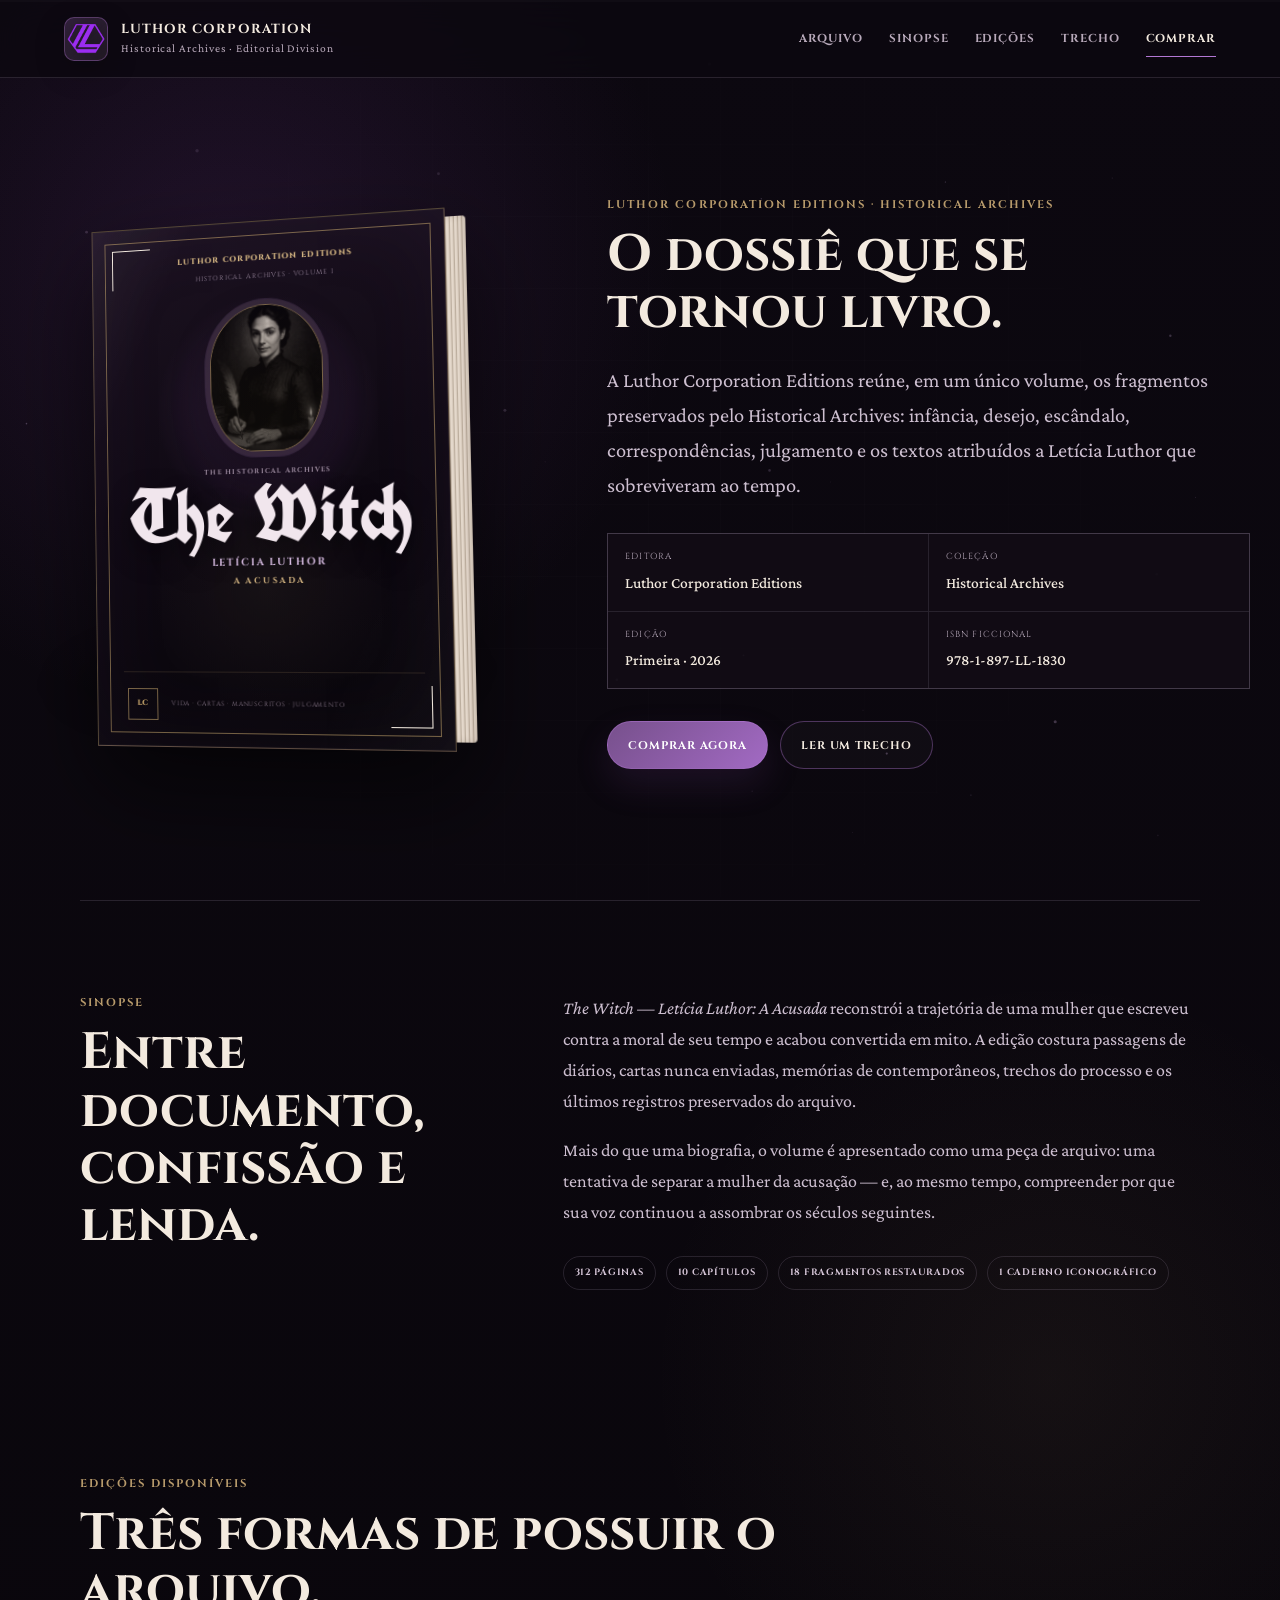
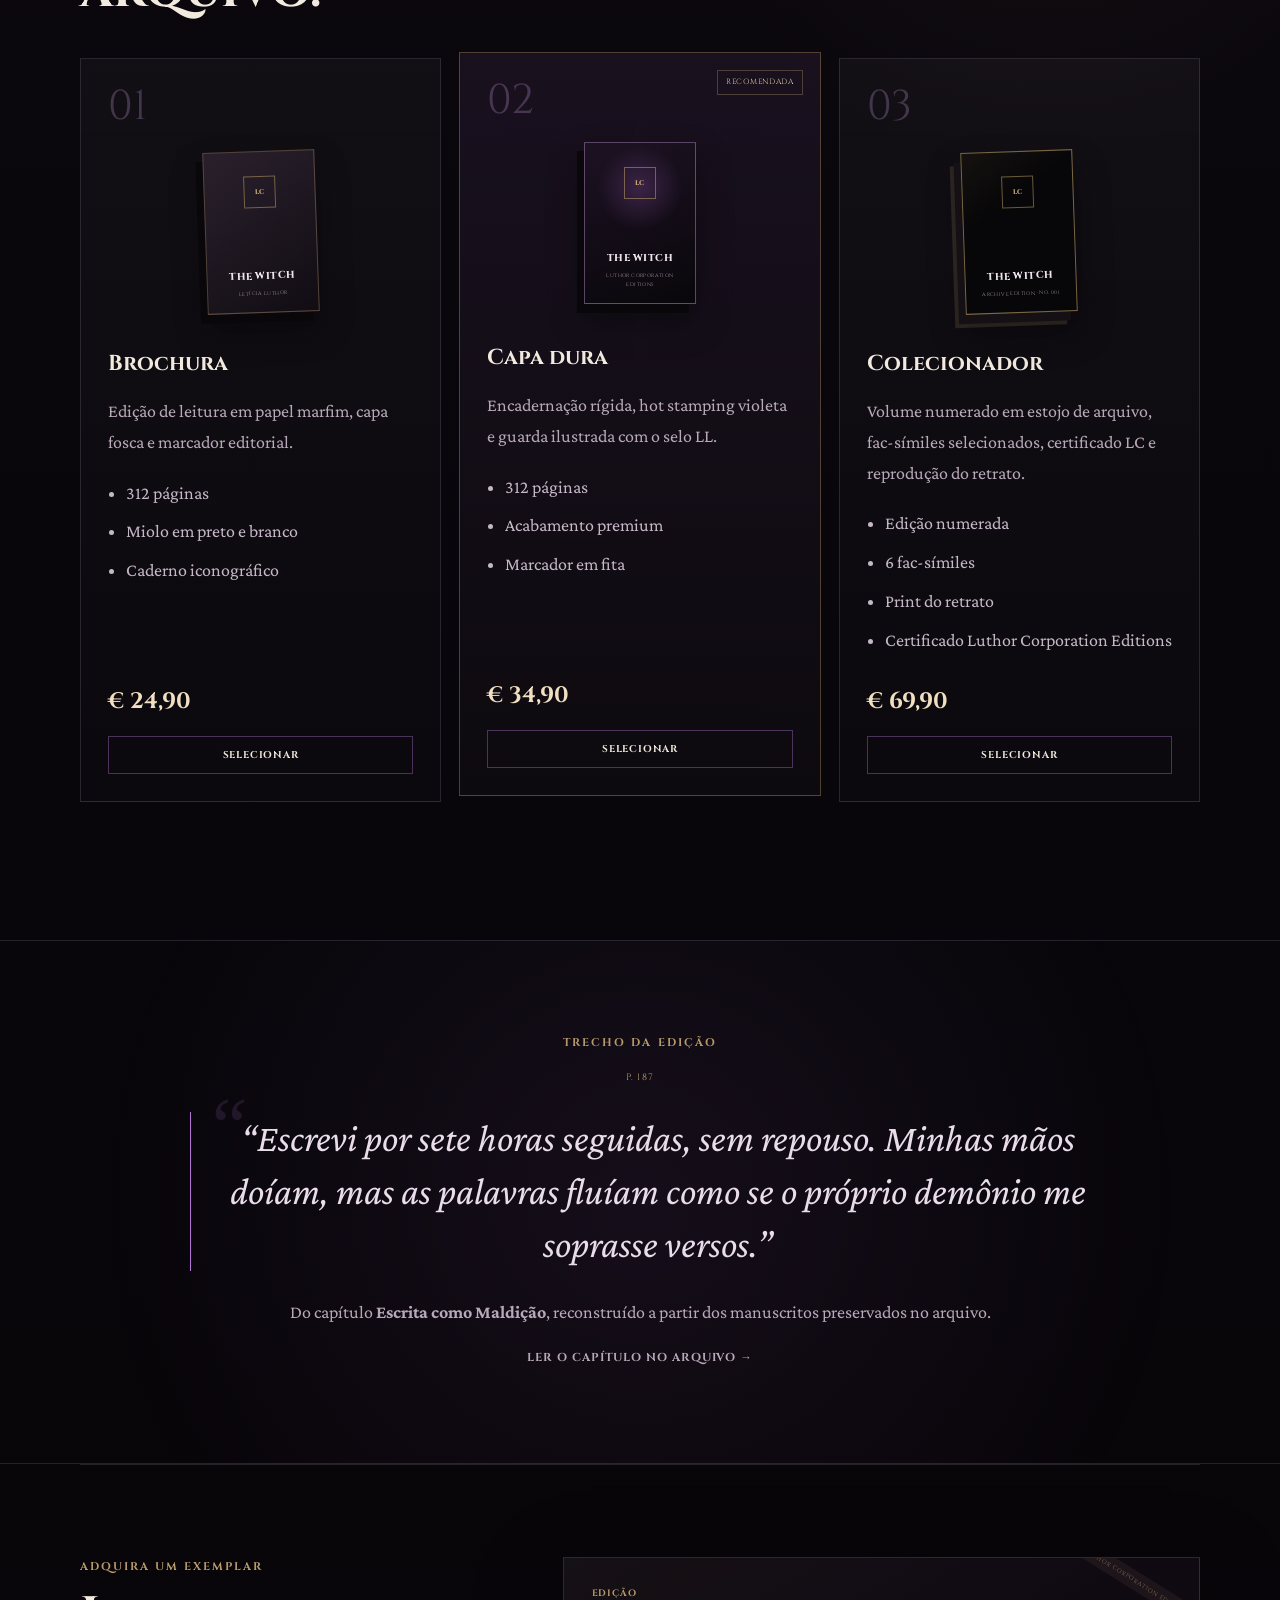
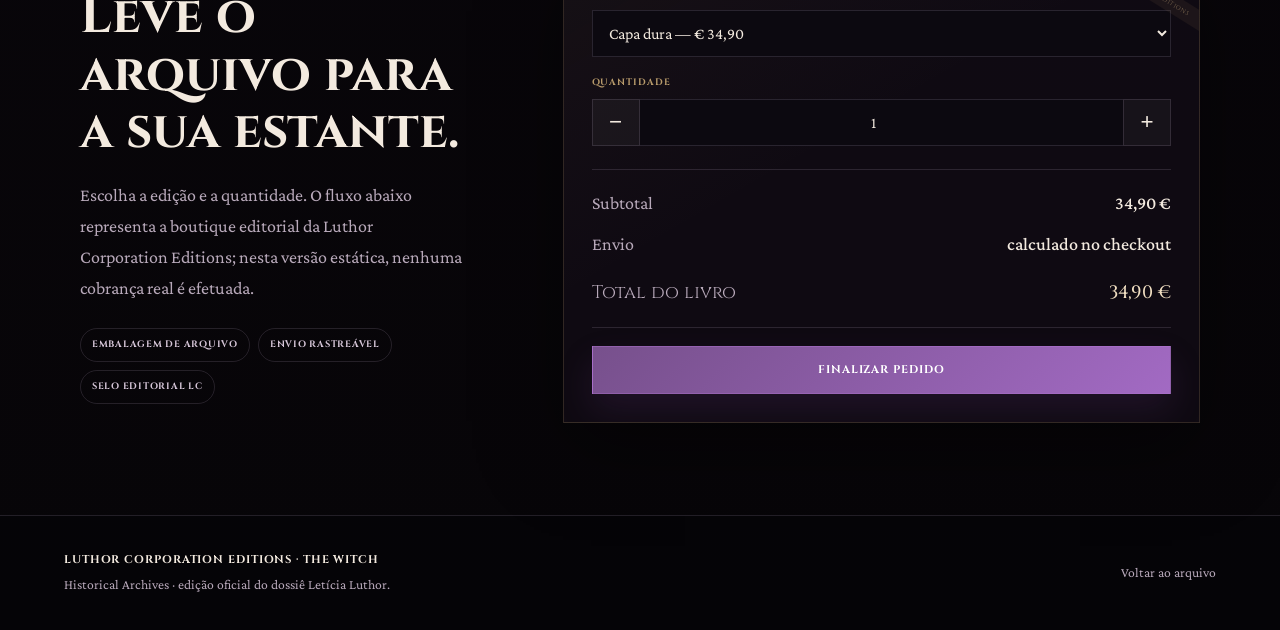
==== livro.html @ 9865191c "atualização" ====
<!DOCTYPE html>
<html lang="pt-BR">
<head>
  <meta charset="UTF-8">
  <meta name="viewport" content="width=device-width, initial-scale=1.0">
  <meta name="description" content="Luthor Corporation Editions apresenta The Witch — Letícia Luthor: A Acusada, edição oficial dos Historical Archives.">
  <meta name="theme-color" content="#100b16">
  <title>The Witch — Luthor Corporation Editions</title>
  <link rel="icon" type="image/x-icon" href="favicon.ico">
  <link rel="preconnect" href="https://fonts.googleapis.com">
  <link rel="preconnect" href="https://fonts.gstatic.com" crossorigin>
  <link href="https://fonts.googleapis.com/css2?family=Cinzel:wght@400;600;700;800&family=Crimson+Pro:ital,wght@0,400;0,500;0,600;1,400;1,500&family=UnifrakturCook:wght@700&display=swap" rel="stylesheet">
  <link rel="stylesheet" href="style.css">
</head>
<body class="book-page">
  <div class="reading-progress" aria-hidden="true"><span id="reading-progress-bar"></span></div>
  <canvas id="dust-canvas" aria-hidden="true"></canvas>

  <header class="site-header">
    <a class="brand" href="index.html" aria-label="Arquivo de Letícia Luthor">
      <span class="brand-mark corporate-mark"><img src="luthor-symbol.png" alt="" aria-hidden="true"></span>
      <span class="brand-copy">
        <strong>Luthor Corporation</strong>
        <small>Historical Archives · Editorial Division</small>
      </span>
    </a>
    <button class="menu-toggle" type="button" aria-label="Abrir menu" aria-expanded="false">
      <span></span><span></span><span></span>
    </button>
    <nav class="main-nav" aria-label="Navegação do livro">
      <a href="index.html">Arquivo</a>
      <a href="#sinopse">Sinopse</a>
      <a href="#edicoes">Edições</a>
      <a href="#trecho">Trecho</a>
      <a href="#comprar">Comprar</a>
    </nav>
  </header>

  <main>
    <section class="book-hero">
      <div class="book-stage reveal" aria-label="Capa do livro The Witch — Letícia Luthor, A Acusada">
        <div class="book-object">
          <div class="book-spine">
            <span class="spine-publisher">Luthor Corporation Editions</span>
            <span class="spine-title">THE WITCH · LETÍCIA LUTHOR</span>
          </div>
          <div class="book-cover premium-cover">
            <div class="book-foil-frame" aria-hidden="true"></div>
            <div class="book-cover-header">
              <span>Luthor Corporation Editions</span>
              <small>Historical Archives · Volume I</small>
            </div>
            <div class="book-portrait-medallion" aria-hidden="true">
              <img src="retrato-leticia.jpg" alt="">
              <span class="portrait-vignette"></span>
            </div>
            <div class="book-title-lockup">
              <span class="book-series">The Historical Archives</span>
              <h1>The Witch</h1>
              <p>Letícia Luthor</p>
              <strong>A Acusada</strong>
            </div>
            <div class="book-cover-footer">
              <span class="book-corporate-seal">LC</span>
              <small>Vida · cartas · manuscritos · julgamento</small>
            </div>
          </div>
          <div class="book-pages" aria-hidden="true"></div>
        </div>
      </div>

      <div class="book-hero-copy reveal">
        <p class="kicker">Luthor Corporation Editions · Historical Archives</p>
        <h2>O dossiê que se tornou livro.</h2>
        <p class="book-lead">A Luthor Corporation Editions reúne, em um único volume, os fragmentos preservados pelo Historical Archives: infância, desejo, escândalo, correspondências, julgamento e os textos atribuídos a Letícia Luthor que sobreviveram ao tempo.</p>
        <div class="book-meta-row">
          <div><span>Editora</span><strong>Luthor Corporation Editions</strong></div>
          <div><span>Coleção</span><strong>Historical Archives</strong></div>
          <div><span>Edição</span><strong>Primeira · 2026</strong></div>
          <div><span>ISBN ficcional</span><strong>978-1-897-LL-1830</strong></div>
        </div>
        <div class="hero-actions">
          <a class="button button-primary" href="#comprar">Comprar agora</a>
          <a class="button button-ghost" href="#trecho">Ler um trecho</a>
        </div>
      </div>
    </section>

    <section id="sinopse" class="book-info section-shell reveal">
      <div>
        <p class="section-label">Sinopse</p>
        <h2>Entre documento, confissão e lenda.</h2>
      </div>
      <div class="book-info-copy">
        <p><em>The Witch — Letícia Luthor: A Acusada</em> reconstrói a trajetória de uma mulher que escreveu contra a moral de seu tempo e acabou convertida em mito. A edição costura passagens de diários, cartas nunca enviadas, memórias de contemporâneos, trechos do processo e os últimos registros preservados do arquivo.</p>
        <p>Mais do que uma biografia, o volume é apresentado como uma peça de arquivo: uma tentativa de separar a mulher da acusação — e, ao mesmo tempo, compreender por que sua voz continuou a assombrar os séculos seguintes.</p>
        <div class="book-facts">
          <span>312 páginas</span>
          <span>10 capítulos</span>
          <span>18 fragmentos restaurados</span>
          <span>1 caderno iconográfico</span>
        </div>
      </div>
    </section>

    <section id="edicoes" class="editions section-shell reveal">
      <div class="editions-heading">
        <p class="section-label">Edições disponíveis</p>
        <h2>Três formas de possuir o arquivo.</h2>
      </div>
      <div class="edition-grid">
        <article class="edition-card" data-edition="Brochura" data-price="24.90">
          <span class="edition-number">01</span>
          <div class="edition-preview edition-preview-paper"><span>THE WITCH</span><small>LETÍCIA LUTHOR</small></div>
          <h3>Brochura</h3>
          <p>Edição de leitura em papel marfim, capa fosca e marcador editorial.</p>
          <ul><li>312 páginas</li><li>Miolo em preto e branco</li><li>Caderno iconográfico</li></ul>
          <strong class="edition-price">€ 24,90</strong>
          <button class="edition-select" type="button">Selecionar</button>
        </article>
        <article class="edition-card featured" data-edition="Capa dura" data-price="34.90">
          <span class="edition-badge">Recomendada</span>
          <span class="edition-number">02</span>
          <div class="edition-preview edition-preview-hard"><span>THE WITCH</span><small>LUTHOR CORPORATION EDITIONS</small></div>
          <h3>Capa dura</h3>
          <p>Encadernação rígida, hot stamping violeta e guarda ilustrada com o selo LL.</p>
          <ul><li>312 páginas</li><li>Acabamento premium</li><li>Marcador em fita</li></ul>
          <strong class="edition-price">€ 34,90</strong>
          <button class="edition-select" type="button">Selecionar</button>
        </article>
        <article class="edition-card" data-edition="Colecionador" data-price="69.90">
          <span class="edition-number">03</span>
          <div class="edition-preview edition-preview-collector"><span>THE WITCH</span><small>ARCHIVE EDITION · No. 001</small></div>
          <h3>Colecionador</h3>
          <p>Volume numerado em estojo de arquivo, fac-símiles selecionados, certificado LC e reprodução do retrato.</p>
          <ul><li>Edição numerada</li><li>6 fac-símiles</li><li>Print do retrato</li><li>Certificado Luthor Corporation Editions</li></ul>
          <strong class="edition-price">€ 69,90</strong>
          <button class="edition-select" type="button">Selecionar</button>
        </article>
      </div>
    </section>

    <section id="trecho" class="excerpt-section reveal">
      <div class="excerpt-inner section-shell">
        <p class="section-label">Trecho da edição</p>
        <span class="excerpt-page">p. 187</span>
        <blockquote>“Escrevi por sete horas seguidas, sem repouso. Minhas mãos doíam, mas as palavras fluíam como se o próprio demônio me soprasse versos.”</blockquote>
        <p>Do capítulo <strong>Escrita como Maldição</strong>, reconstruído a partir dos manuscritos preservados no arquivo.</p>
        <a href="index.html#maldicao" class="back-link">Ler o capítulo no arquivo →</a>
      </div>
    </section>

    <section id="comprar" class="checkout-section section-shell reveal">
      <div class="checkout-copy">
        <p class="section-label">Adquira um exemplar</p>
        <h2>Leve o arquivo para a sua estante.</h2>
        <p>Escolha a edição e a quantidade. O fluxo abaixo representa a boutique editorial da Luthor Corporation Editions; nesta versão estática, nenhuma cobrança real é efetuada.</p>
        <div class="checkout-guarantees">
          <span>Embalagem de arquivo</span>
          <span>Envio rastreável</span>
          <span>Selo editorial LC</span>
        </div>
      </div>

      <form class="checkout-card" id="book-order-form">
        <div class="checkout-field">
          <label for="book-edition">Edição</label>
          <select id="book-edition" name="edition">
            <option value="Brochura" data-price="24.90">Brochura — € 24,90</option>
            <option value="Capa dura" data-price="34.90" selected>Capa dura — € 34,90</option>
            <option value="Colecionador" data-price="69.90">Colecionador — € 69,90</option>
          </select>
        </div>
        <div class="checkout-field">
          <label for="book-quantity">Quantidade</label>
          <div class="quantity-control">
            <button type="button" id="quantity-minus" aria-label="Diminuir quantidade">−</button>
            <input id="book-quantity" name="quantity" type="number" min="1" max="9" value="1">
            <button type="button" id="quantity-plus" aria-label="Aumentar quantidade">+</button>
          </div>
        </div>
        <div class="order-summary">
          <div><span>Subtotal</span><strong id="book-subtotal">€ 34,90</strong></div>
          <div><span>Envio</span><strong>calculado no checkout</strong></div>
          <div class="order-total"><span>Total do livro</span><strong id="book-total">€ 34,90</strong></div>
        </div>
        <button class="button button-primary checkout-button" type="submit">Finalizar pedido</button>
        <div class="order-confirmation" id="order-confirmation" hidden></div>
      </form>
    </section>
  </main>

  <footer class="site-footer">
    <div>
      <strong>Luthor Corporation Editions · The Witch</strong>
      <span>Historical Archives · edição oficial do dossiê Letícia Luthor.</span>
    </div>
    <a href="index.html">Voltar ao arquivo</a>
  </footer>

  <script src="script.js" defer></script>
</body>
</html>
---- style.css ----
:root {
  --bg: #0d0912;
  --bg-deep: #08060b;
  --surface: rgba(31, 22, 39, 0.82);
  --surface-soft: rgba(255, 255, 255, 0.035);
  --text: #f3eadf;
  --muted: #b8a9ba;
  --accent: #b277d4;
  --accent-strong: #d9a8f2;
  --gold: #b79a6b;
  --line: rgba(221, 197, 235, 0.14);
  --line-strong: rgba(178, 119, 212, 0.38);
  --shadow: 0 26px 80px rgba(0, 0, 0, 0.42);
}

* {
  box-sizing: border-box;
  margin: 0;
  padding: 0;
}

html {
  scroll-behavior: smooth;
  scroll-padding-top: 96px;
}

body {
  min-height: 100vh;
  overflow-x: hidden;
  background:
    radial-gradient(circle at 12% 8%, rgba(96, 48, 118, 0.2), transparent 30rem),
    radial-gradient(circle at 92% 30%, rgba(111, 77, 128, 0.1), transparent 26rem),
    linear-gradient(180deg, #0e0a13 0%, var(--bg-deep) 100%);
  color: var(--text);
  font-family: "Crimson Pro", Georgia, serif;
  font-size: 18px;
  line-height: 1.72;
}

body::before {
  content: "";
  position: fixed;
  inset: 0;
  z-index: -4;
  pointer-events: none;
  background-image:
    linear-gradient(rgba(255, 255, 255, 0.012) 1px, transparent 1px),
    linear-gradient(90deg, rgba(255, 255, 255, 0.012) 1px, transparent 1px);
  background-size: 72px 72px;
  mask-image: radial-gradient(circle at center, #000 26%, transparent 90%);
}

body.menu-open {
  overflow: hidden;
}

img {
  display: block;
  max-width: 100%;
}

a {
  color: inherit;
}

button,
a {
  -webkit-tap-highlight-color: transparent;
}

#dust-canvas {
  position: fixed;
  inset: 0;
  z-index: -3;
  width: 100%;
  height: 100%;
  pointer-events: none;
  opacity: 0.62;
}

.reading-progress {
  position: fixed;
  inset: 0 0 auto;
  z-index: 300;
  height: 2px;
  background: rgba(255, 255, 255, 0.025);
}

.reading-progress span {
  display: block;
  width: 0;
  height: 100%;
  background: linear-gradient(90deg, var(--gold), var(--accent-strong));
  box-shadow: 0 0 14px rgba(217, 168, 242, 0.45);
}

.site-header {
  position: sticky;
  top: 0;
  z-index: 200;
  display: flex;
  align-items: center;
  justify-content: space-between;
  gap: 28px;
  min-height: 78px;
  padding: 12px clamp(18px, 5vw, 68px);
  border-bottom: 1px solid var(--line);
  background: rgba(12, 8, 16, 0.78);
  backdrop-filter: blur(18px);
}

.brand {
  display: flex;
  align-items: center;
  gap: 13px;
  text-decoration: none;
}

.brand-mark {
  display: grid;
  place-items: center;
  width: 44px;
  height: 44px;
  border: 1px solid var(--line-strong);
  border-radius: 50%;
  color: var(--accent-strong);
  font-family: "Cinzel", serif;
  font-size: 0.85rem;
  font-weight: 800;
  letter-spacing: 0.08em;
  box-shadow: inset 0 0 24px rgba(178, 119, 212, 0.06);
}

.brand-copy {
  display: grid;
  line-height: 1.15;
}

.brand-copy strong {
  font-family: "Cinzel", serif;
  font-size: 0.82rem;
  letter-spacing: 0.08em;
  text-transform: uppercase;
}

.brand-copy small {
  margin-top: 5px;
  color: var(--muted);
  font-size: 0.72rem;
  letter-spacing: 0.08em;
}

.main-nav {
  display: flex;
  align-items: center;
  gap: 26px;
}

.main-nav a,
.back-link {
  position: relative;
  color: var(--muted);
  font-family: "Cinzel", serif;
  font-size: 0.72rem;
  font-weight: 700;
  letter-spacing: 0.08em;
  text-decoration: none;
  text-transform: uppercase;
  transition: color 180ms ease;
}

.main-nav a::after {
  content: "";
  position: absolute;
  right: 0;
  bottom: -9px;
  left: 0;
  height: 1px;
  background: var(--accent);
  transform: scaleX(0);
  transform-origin: left;
  transition: transform 180ms ease;
}

.main-nav a:hover,
.main-nav a.active,
.back-link:hover {
  color: var(--text);
}

.main-nav a:hover::after,
.main-nav a.active::after {
  transform: scaleX(1);
}

.menu-toggle {
  display: none;
  width: 44px;
  height: 44px;
  border: 1px solid var(--line);
  border-radius: 50%;
  background: var(--surface-soft);
  color: var(--text);
  cursor: pointer;
}

.menu-toggle span {
  display: block;
  width: 17px;
  height: 1px;
  margin: 5px auto;
  background: currentColor;
  transition: transform 180ms ease, opacity 180ms ease;
}

body.menu-open .menu-toggle span:nth-child(1) { transform: translateY(6px) rotate(45deg); }
body.menu-open .menu-toggle span:nth-child(2) { opacity: 0; }
body.menu-open .menu-toggle span:nth-child(3) { transform: translateY(-6px) rotate(-45deg); }

.hero {
  position: relative;
  display: grid;
  grid-template-columns: minmax(0, 1.05fr) minmax(330px, 0.72fr);
  align-items: center;
  gap: clamp(40px, 7vw, 100px);
  width: min(1220px, calc(100% - 40px));
  min-height: calc(100vh - 78px);
  margin: 0 auto;
  padding: 70px 0 80px;
}

.hero-copy {
  position: relative;
  z-index: 2;
  padding-left: clamp(0px, 4vw, 52px);
}

.kicker,
.section-label {
  color: var(--gold);
  font-family: "Cinzel", serif;
  font-size: 0.7rem;
  font-weight: 700;
  letter-spacing: 0.18em;
  text-transform: uppercase;
}

.hero h1,
.gallery-intro h1 {
  margin-top: 20px;
  font-family: "UnifrakturCook", cursive;
  font-size: clamp(4.5rem, 10vw, 8.8rem);
  font-weight: 700;
  line-height: 0.77;
  letter-spacing: -0.04em;
  text-shadow: 0 16px 60px rgba(0, 0, 0, 0.5);
}

.hero h1 span,
.gallery-intro h1 span {
  color: var(--accent-strong);
}

.hero-subtitle {
  margin-top: 28px;
  color: var(--accent);
  font-family: "Cinzel", serif;
  font-size: 0.88rem;
  font-weight: 700;
  letter-spacing: 0.34em;
  text-transform: uppercase;
}

.hero-description {
  max-width: 650px;
  margin-top: 24px;
  color: #cdbfd0;
  font-size: clamp(1.1rem, 1.7vw, 1.3rem);
}

.hero-actions {
  display: flex;
  flex-wrap: wrap;
  gap: 12px;
  margin-top: 32px;
}

.button {
  display: inline-flex;
  align-items: center;
  justify-content: center;
  min-height: 48px;
  padding: 12px 20px;
  border: 1px solid var(--line-strong);
  border-radius: 999px;
  font-family: "Cinzel", serif;
  font-size: 0.7rem;
  font-weight: 700;
  letter-spacing: 0.08em;
  text-decoration: none;
  text-transform: uppercase;
  transition: transform 180ms ease, background 180ms ease, border-color 180ms ease;
}

.button:hover {
  transform: translateY(-2px);
}

.button-primary {
  background: linear-gradient(135deg, #77508c, #a26ac3);
  color: #fff;
  box-shadow: 0 16px 34px rgba(100, 53, 126, 0.2);
}

.button-ghost {
  background: rgba(255, 255, 255, 0.025);
  color: var(--text);
}

.hero-portrait {
  position: relative;
  z-index: 1;
  width: min(100%, 430px);
  justify-self: center;
}

.portrait-frame {
  position: relative;
  padding: 14px;
  border: 1px solid var(--line-strong);
  background: rgba(255, 255, 255, 0.025);
  box-shadow: var(--shadow);
}

.portrait-frame::before,
.portrait-frame::after {
  content: "";
  position: absolute;
  width: 66px;
  height: 66px;
  border-color: var(--gold);
  opacity: 0.7;
}

.portrait-frame::before {
  top: -9px;
  left: -9px;
  border-top: 1px solid;
  border-left: 1px solid;
}

.portrait-frame::after {
  right: -9px;
  bottom: -9px;
  border-right: 1px solid;
  border-bottom: 1px solid;
}

.portrait-frame img {
  width: 100%;
  aspect-ratio: 2 / 3;
  object-fit: cover;
  object-position: center top;
  filter: sepia(12%) contrast(1.03) saturate(0.9);
}

.hero-portrait figcaption,
.gallery-frame figcaption {
  display: grid;
  gap: 2px;
  margin-top: 18px;
  color: var(--muted);
  text-align: center;
}

.hero-portrait figcaption span,
.gallery-frame figcaption strong {
  color: var(--text);
  font-family: "Cinzel", serif;
  font-size: 0.72rem;
  letter-spacing: 0.12em;
  text-transform: uppercase;
}

.hero-ornament {
  position: absolute;
  z-index: 0;
  border: 1px solid rgba(178, 119, 212, 0.11);
  border-radius: 50%;
  pointer-events: none;
}

.ornament-left {
  width: 330px;
  height: 330px;
  left: -180px;
  bottom: 10%;
}

.ornament-right {
  width: 520px;
  height: 520px;
  right: -260px;
  top: 10%;
  box-shadow: inset 0 0 100px rgba(178, 119, 212, 0.035);
}

.section-shell {
  width: min(1120px, calc(100% - 40px));
  margin: 0 auto;
}

.archive-intro {
  display: grid;
  grid-template-columns: 0.82fr 1.18fr;
  gap: 80px;
  padding: 100px 0;
  border-top: 1px solid var(--line);
  border-bottom: 1px solid var(--line);
}

.archive-heading h2,
.index-heading h2,
.trial-section h2,
.final-chapter h2,
.quotes-heading h2 {
  margin-top: 14px;
  font-family: "Cinzel", serif;
  font-size: clamp(2.2rem, 4vw, 4.2rem);
  line-height: 1.08;
  letter-spacing: -0.05em;
}

.archive-summary > p {
  color: #c7b9cb;
  font-size: 1.22rem;
}

.archive-facts {
  display: grid;
  grid-template-columns: repeat(2, 1fr);
  gap: 18px;
  margin-top: 34px;
}

.archive-facts div {
  padding: 18px 0;
  border-top: 1px solid var(--line);
}

.archive-facts dt {
  color: var(--muted);
  font-family: "Cinzel", serif;
  font-size: 0.64rem;
  letter-spacing: 0.12em;
  text-transform: uppercase;
}

.archive-facts dd {
  margin-top: 6px;
  color: var(--text);
  font-size: 1.05rem;
}

.index-section {
  padding: 110px 0;
}

.index-heading {
  max-width: 540px;
  margin-bottom: 44px;
}

.chapter-index {
  display: grid;
  grid-template-columns: repeat(2, 1fr);
  border-top: 1px solid var(--line);
}

.chapter-index a {
  display: grid;
  grid-template-columns: 44px 1fr auto;
  align-items: center;
  gap: 18px;
  min-height: 82px;
  padding: 14px 18px;
  border-bottom: 1px solid var(--line);
  color: inherit;
  text-decoration: none;
  transition: background 180ms ease, color 180ms ease;
}

.chapter-index a:nth-child(odd) {
  border-right: 1px solid var(--line);
}

.chapter-index a:hover {
  background: rgba(178, 119, 212, 0.055);
}

.chapter-index span {
  color: var(--gold);
  font-family: "Cinzel", serif;
  font-size: 0.72rem;
}

.chapter-index strong {
  font-family: "Cinzel", serif;
  font-size: 0.82rem;
  letter-spacing: 0.03em;
}

.chapter-index small {
  color: var(--muted);
  font-style: italic;
}

.chapters {
  border-top: 1px solid var(--line);
}

.chapter {
  display: grid;
  grid-template-columns: 0.28fr 0.72fr;
  gap: 60px;
  padding: 92px 0;
  border-bottom: 1px solid var(--line);
}

.chapter-meta {
  display: flex;
  flex-direction: column;
  gap: 7px;
  padding-top: 8px;
  color: var(--muted);
  font-family: "Cinzel", serif;
  font-size: 0.68rem;
  letter-spacing: 0.1em;
  text-transform: uppercase;
}

.chapter-meta span {
  color: var(--gold);
}

.chapter-body {
  max-width: 730px;
}

.chapter h2 {
  margin-bottom: 22px;
  font-family: "Cinzel", serif;
  font-size: clamp(2rem, 3.5vw, 3.25rem);
  line-height: 1.1;
  letter-spacing: -0.04em;
}

.chapter p + p,
.chapter blockquote + p {
  margin-top: 22px;
}

.chapter p,
.trial-section p,
.final-chapter p,
.quotes-note {
  color: #c8bbc9;
}

blockquote {
  position: relative;
  margin: 32px 0;
  padding: 0 0 0 34px;
  border-left: 1px solid var(--accent);
  color: #e0cbea;
  font-size: clamp(1.2rem, 2vw, 1.48rem);
  font-style: italic;
  line-height: 1.55;
}

blockquote::before {
  content: "“";
  position: absolute;
  top: -26px;
  left: 13px;
  color: rgba(178, 119, 212, 0.14);
  font-family: Georgia, serif;
  font-size: 5rem;
  line-height: 1;
}

.trial-section {
  position: relative;
  margin: 110px 0;
  padding: 110px 0;
  overflow: hidden;
  border-top: 1px solid rgba(183, 154, 107, 0.26);
  border-bottom: 1px solid rgba(183, 154, 107, 0.26);
  background:
    linear-gradient(rgba(8, 6, 11, 0.76), rgba(8, 6, 11, 0.9)),
    radial-gradient(circle at center, rgba(116, 69, 128, 0.19), transparent 55%);
}

.trial-inner {
  max-width: 900px;
  text-align: center;
}

.trial-section p {
  max-width: 760px;
  margin: 24px auto 0;
}

.trial-section blockquote {
  max-width: 820px;
  margin: 44px auto 0;
  padding: 0;
  border: 0;
  color: #eee0ef;
  font-size: clamp(1.45rem, 2.7vw, 2.25rem);
}

.trial-section blockquote::before {
  display: none;
}

.final-chapter {
  display: grid;
  grid-template-columns: 1fr 240px;
  align-items: center;
  gap: 80px;
  padding: 30px 0 110px;
}

.final-copy {
  max-width: 760px;
}

.final-copy > p:not(.section-label) {
  margin-top: 22px;
}

.final-seal {
  display: grid;
  place-items: center;
  align-content: center;
  width: 220px;
  height: 220px;
  border: 1px solid var(--line-strong);
  border-radius: 50%;
  box-shadow: inset 0 0 60px rgba(178, 119, 212, 0.04);
}

.final-seal span {
  color: var(--accent-strong);
  font-family: "UnifrakturCook", cursive;
  font-size: 4.2rem;
  line-height: 1;
}

.final-seal small {
  margin-top: 8px;
  color: var(--gold);
  font-family: "Cinzel", serif;
  font-size: 0.65rem;
  letter-spacing: 0.18em;
}

.quotes-section {
  padding: 100px 0 120px;
  border-top: 1px solid var(--line);
}

.quotes-heading {
  max-width: 620px;
}

.quote-grid {
  display: grid;
  grid-template-columns: repeat(3, 1fr);
  gap: 1px;
  margin-top: 50px;
  background: var(--line);
  border: 1px solid var(--line);
}

.quote-grid blockquote {
  margin: 0;
  min-height: 290px;
  padding: 34px;
  border: 0;
  background: #100c15;
  font-size: 1.15rem;
}

.quote-grid blockquote::before {
  top: 12px;
  left: 21px;
}

.quotes-note {
  max-width: 760px;
  margin: 28px auto 0;
  text-align: center;
}

.site-footer {
  display: flex;
  align-items: center;
  justify-content: space-between;
  gap: 28px;
  padding: 34px clamp(20px, 5vw, 68px);
  border-top: 1px solid var(--line);
  background: rgba(6, 4, 8, 0.78);
}

.site-footer div {
  display: grid;
  gap: 4px;
}

.site-footer strong {
  font-family: "Cinzel", serif;
  font-size: 0.7rem;
  letter-spacing: 0.08em;
  text-transform: uppercase;
}

.site-footer span,
.site-footer a {
  color: var(--muted);
  font-size: 0.85rem;
}

.site-footer a {
  text-decoration: none;
}

.reveal {
  opacity: 0;
  transform: translateY(24px);
  transition: opacity 700ms ease, transform 700ms ease;
}

.reveal.visible {
  opacity: 1;
  transform: translateY(0);
}

/* Gallery */
.gallery-main {
  display: grid;
  grid-template-columns: minmax(280px, 0.72fr) minmax(360px, 0.9fr);
  align-items: center;
  gap: 80px;
  width: min(1120px, calc(100% - 40px));
  min-height: calc(100vh - 156px);
  margin: 0 auto;
  padding: 70px 0;
}

.gallery-intro h1 {
  font-size: clamp(4rem, 8vw, 7rem);
}

.gallery-intro > p:last-child {
  max-width: 470px;
  margin-top: 26px;
  color: var(--muted);
  font-size: 1.18rem;
}

.gallery-frame {
  width: min(100%, 520px);
  justify-self: center;
  padding: 16px;
  border: 1px solid var(--line-strong);
  background: rgba(255, 255, 255, 0.025);
  box-shadow: var(--shadow);
}

.gallery-frame img {
  width: 100%;
  max-height: 72vh;
  object-fit: contain;
  background: #08060a;
}

.compact-footer {
  margin-top: 0;
}

@media (max-width: 900px) {
  .menu-toggle {
    display: block;
  }

  .main-nav {
    position: fixed;
    top: 78px;
    right: 16px;
    left: 16px;
    display: grid;
    gap: 0;
    padding: 10px;
    border: 1px solid var(--line);
    background: rgba(12, 8, 16, 0.98);
    box-shadow: var(--shadow);
    opacity: 0;
    pointer-events: none;
    transform: translateY(-12px);
    transition: opacity 180ms ease, transform 180ms ease;
  }

  body.menu-open .main-nav {
    opacity: 1;
    pointer-events: auto;
    transform: translateY(0);
  }

  .main-nav a {
    padding: 14px;
  }

  .main-nav a::after {
    display: none;
  }

  .hero,
  .gallery-main {
    grid-template-columns: 1fr;
    min-height: auto;
  }

  .hero {
    padding-top: 70px;
  }

  .hero-copy {
    padding-left: 0;
    text-align: center;
  }

  .hero-description {
    margin-right: auto;
    margin-left: auto;
  }

  .hero-actions {
    justify-content: center;
  }

  .hero-portrait {
    width: min(84%, 410px);
  }

  .archive-intro,
  .chapter,
  .final-chapter,
  .gallery-main {
    gap: 42px;
  }

  .archive-intro {
    grid-template-columns: 1fr;
  }

  .chapter {
    grid-template-columns: 1fr;
  }

  .chapter-meta {
    flex-direction: row;
    justify-content: space-between;
    border-bottom: 1px solid var(--line);
    padding-bottom: 12px;
  }

  .quote-grid {
    grid-template-columns: 1fr;
  }

  .quote-grid blockquote {
    min-height: auto;
  }

  .gallery-intro {
    text-align: center;
  }

  .gallery-intro > p:last-child {
    margin-right: auto;
    margin-left: auto;
  }
}

@media (max-width: 650px) {
  body {
    font-size: 17px;
  }

  .brand-copy small {
    display: none;
  }

  .brand-copy strong {
    font-size: 0.68rem;
  }

  .hero {
    width: min(100% - 26px, 1220px);
    padding: 56px 0 64px;
  }

  .hero h1 {
    font-size: clamp(4.1rem, 24vw, 6rem);
  }

  .hero-description {
    font-size: 1.08rem;
  }

  .section-shell,
  .gallery-main {
    width: min(100% - 28px, 1120px);
  }

  .archive-intro,
  .index-section,
  .chapter,
  .quotes-section {
    padding-top: 70px;
    padding-bottom: 70px;
  }

  .archive-facts,
  .chapter-index {
    grid-template-columns: 1fr;
  }

  .chapter-index a:nth-child(odd) {
    border-right: 0;
  }

  .chapter-index a {
    grid-template-columns: 34px 1fr;
  }

  .chapter-index small {
    display: none;
  }

  .trial-section {
    margin: 76px 0;
    padding: 78px 0;
  }

  .final-chapter {
    grid-template-columns: 1fr;
    padding-bottom: 80px;
  }

  .final-seal {
    width: 170px;
    height: 170px;
    justify-self: center;
  }

  .site-footer {
    align-items: flex-start;
    flex-direction: column;
  }

  .back-link {
    font-size: 0.62rem;
  }
}

@media (prefers-reduced-motion: reduce) {
  html {
    scroll-behavior: auto;
  }

  *,
  *::before,
  *::after {
    animation-duration: 0.01ms !important;
    animation-iteration-count: 1 !important;
    transition-duration: 0.01ms !important;
  }

  .reveal {
    opacity: 1;
    transform: none;
  }

  #dust-canvas {
    display: none;
  }
}


/* === Livro / página de compra === */
.button-book {
  border-color: rgba(183, 154, 107, 0.45);
  background: rgba(183, 154, 107, 0.08);
  color: #e7d2ad;
}

.book-promo {
  display: grid;
  grid-template-columns: minmax(0, 1fr) 260px;
  align-items: center;
  gap: clamp(34px, 7vw, 90px);
  padding-top: 78px;
  padding-bottom: 92px;
  border-top: 1px solid var(--line);
  border-bottom: 1px solid var(--line);
}

.book-promo h2,
.book-info h2,
.editions h2,
.checkout-section h2,
.book-hero-copy h2 {
  margin-top: 12px;
  font-family: "Cinzel", serif;
  font-size: clamp(2rem, 4vw, 3.3rem);
  line-height: 1.12;
}

.book-promo-copy > p:not(.section-label) {
  max-width: 720px;
  margin-top: 20px;
  color: var(--muted);
}

.book-promo-actions {
  display: flex;
  align-items: center;
  flex-wrap: wrap;
  gap: 18px;
  margin-top: 28px;
}

.book-promo-actions > span {
  color: var(--gold);
  font-family: "Cinzel", serif;
  font-size: 0.72rem;
  font-weight: 700;
  letter-spacing: 0.08em;
  text-transform: uppercase;
}

.mini-book {
  position: relative;
  aspect-ratio: 0.68;
  padding: 30px 24px;
  border: 1px solid rgba(217, 168, 242, 0.32);
  background:
    linear-gradient(rgba(255,255,255,0.025), rgba(255,255,255,0)),
    radial-gradient(circle at 50% 12%, rgba(178,119,212,0.22), transparent 36%),
    #151019;
  box-shadow: -14px 18px 0 #09070b, 0 28px 70px rgba(0,0,0,0.45);
  transform: rotate(2deg);
  text-align: center;
}

.mini-book::before {
  content: "";
  position: absolute;
  inset: 13px;
  border: 1px solid rgba(183,154,107,0.4);
  pointer-events: none;
}

.mini-book-kicker,
.mini-book small {
  position: relative;
  z-index: 1;
  display: block;
  color: var(--gold);
  font-family: "Cinzel", serif;
  font-size: 0.6rem;
  letter-spacing: 0.12em;
  text-transform: uppercase;
}

.mini-book strong {
  position: relative;
  z-index: 1;
  display: block;
  margin: 54px 0 20px;
  color: #f2e6f5;
  font-family: "UnifrakturCook", cursive;
  font-size: 3rem;
  line-height: 0.85;
}

.gallery-header-links {
  display: flex;
  align-items: center;
  gap: 22px;
}

.book-hero {
  display: grid;
  grid-template-columns: minmax(360px, 0.85fr) minmax(0, 1.15fr);
  align-items: center;
  gap: clamp(46px, 8vw, 112px);
  width: min(1220px, calc(100% - 40px));
  min-height: calc(100vh - 78px);
  margin: 0 auto;
  padding: 78px 0 92px;
}

.book-stage {
  display: grid;
  place-items: center;
  min-height: 610px;
  perspective: 1400px;
}

.book-object {
  position: relative;
  width: min(340px, 76vw);
  aspect-ratio: 0.68;
  transform: rotateY(-11deg) rotateX(2deg) rotateZ(-1.4deg);
  transform-style: preserve-3d;
  filter: drop-shadow(0 38px 42px rgba(0,0,0,0.55));
  transition: transform 450ms ease;
}

.book-object:hover {
  transform: rotateY(-3deg) rotateX(0deg) rotateZ(0deg) translateY(-8px);
}

.book-cover {
  position: absolute;
  inset: 0;
  z-index: 3;
  display: flex;
  flex-direction: column;
  align-items: center;
  padding: 34px 30px;
  overflow: hidden;
  border: 1px solid rgba(217,168,242,0.38);
  background:
    linear-gradient(145deg, rgba(255,255,255,0.035), transparent 28%),
    radial-gradient(circle at 50% 22%, rgba(178,119,212,0.25), transparent 29%),
    linear-gradient(180deg, #17101d 0%, #0c0910 100%);
  box-shadow: inset 0 0 80px rgba(178,119,212,0.06);
  transform: translateZ(19px);
  text-align: center;
}

.book-cover::before,
.book-cover::after {
  content: "";
  position: absolute;
  pointer-events: none;
}

.book-cover::before {
  inset: 17px;
  border: 1px solid rgba(183,154,107,0.52);
}

.book-cover::after {
  width: 190px;
  height: 190px;
  top: 108px;
  border: 1px solid rgba(217,168,242,0.12);
  border-radius: 50%;
  box-shadow: 0 0 0 22px rgba(217,168,242,0.018), 0 0 0 44px rgba(217,168,242,0.012);
}

.book-cover-top {
  position: relative;
  z-index: 1;
  color: #bca8be;
  font-family: "Cinzel", serif;
  font-size: 0.54rem;
  font-weight: 700;
  letter-spacing: 0.13em;
  text-transform: uppercase;
}

.book-sigil {
  position: relative;
  z-index: 1;
  display: grid;
  place-items: center;
  width: 68px;
  height: 68px;
  margin-top: 58px;
  border: 1px solid rgba(183,154,107,0.62);
  border-radius: 50%;
  color: #e4c89b;
  font-family: "Cinzel", serif;
  font-size: 1rem;
  font-weight: 800;
  letter-spacing: 0.1em;
}

.book-cover h1 {
  position: relative;
  z-index: 1;
  margin-top: 22px;
  font-family: "UnifrakturCook", cursive;
  font-size: clamp(4rem, 7vw, 5.8rem);
  line-height: 0.8;
}

.book-cover p {
  position: relative;
  z-index: 1;
  margin-top: 15px;
  color: #e0c5e9;
  font-family: "Cinzel", serif;
  font-size: 0.78rem;
  font-weight: 700;
  letter-spacing: 0.16em;
  text-transform: uppercase;
}

.book-cover strong {
  position: relative;
  z-index: 1;
  margin-top: 6px;
  color: var(--gold);
  font-family: "Cinzel", serif;
  font-size: 0.7rem;
  letter-spacing: 0.24em;
  text-transform: uppercase;
}

.book-cover small {
  position: relative;
  z-index: 1;
  margin-top: auto;
  color: #9f8ca2;
  font-family: "Cinzel", serif;
  font-size: 0.48rem;
  letter-spacing: 0.13em;
  text-transform: uppercase;
}

.book-spine {
  position: absolute;
  top: 3px;
  bottom: 3px;
  left: -29px;
  z-index: 2;
  display: grid;
  place-items: center;
  width: 39px;
  border: 1px solid rgba(183,154,107,0.32);
  background: #0b080d;
  transform: rotateY(-90deg) translateZ(0);
  transform-origin: right center;
}

.book-spine span {
  color: #b99fc1;
  font-family: "Cinzel", serif;
  font-size: 0.47rem;
  font-weight: 700;
  letter-spacing: 0.09em;
  writing-mode: vertical-rl;
  transform: rotate(180deg);
}

.book-pages {
  position: absolute;
  inset: 8px -17px 8px 10px;
  z-index: 1;
  border-radius: 0 4px 4px 0;
  background: repeating-linear-gradient(90deg, #d6c7b6 0 2px, #b7a896 2px 3px);
  transform: translateZ(-5px);
}

.book-lead {
  max-width: 680px;
  margin-top: 22px;
  color: #cdbfd0;
  font-size: clamp(1.1rem, 1.6vw, 1.3rem);
}

.book-meta-row {
  display: grid;
  grid-template-columns: repeat(2, minmax(0, 1fr));
  gap: 1px;
  margin-top: 30px;
  overflow: hidden;
  border: 1px solid var(--line);
  background: var(--line);
}

.book-meta-row div {
  padding: 15px 17px;
  background: rgba(14,10,18,0.88);
}

.book-meta-row span,
.book-meta-row strong {
  display: block;
}

.book-meta-row span {
  color: var(--muted);
  font-family: "Cinzel", serif;
  font-size: 0.55rem;
  letter-spacing: 0.12em;
  text-transform: uppercase;
}

.book-meta-row strong {
  margin-top: 5px;
  font-size: 0.96rem;
  font-weight: 500;
}

.book-info,
.checkout-section {
  display: grid;
  grid-template-columns: minmax(250px, 0.75fr) minmax(0, 1.25fr);
  gap: clamp(42px, 8vw, 100px);
  padding-top: 92px;
  padding-bottom: 92px;
  border-top: 1px solid var(--line);
}

.book-info-copy > p + p {
  margin-top: 18px;
}

.book-info-copy > p {
  color: #cdbfd0;
}

.book-facts {
  display: flex;
  flex-wrap: wrap;
  gap: 10px;
  margin-top: 28px;
}

.book-facts span,
.checkout-guarantees span {
  padding: 8px 11px;
  border: 1px solid var(--line);
  border-radius: 999px;
  color: #d6c6d8;
  font-family: "Cinzel", serif;
  font-size: 0.58rem;
  font-weight: 700;
  letter-spacing: 0.08em;
  text-transform: uppercase;
}

.editions {
  padding-top: 92px;
  padding-bottom: 104px;
}

.editions-heading {
  max-width: 760px;
}

.edition-grid {
  display: grid;
  grid-template-columns: repeat(3, 1fr);
  gap: 18px;
  margin-top: 38px;
}

.edition-card {
  position: relative;
  display: flex;
  flex-direction: column;
  min-height: 430px;
  padding: 27px;
  border: 1px solid var(--line);
  background: linear-gradient(180deg, rgba(255,255,255,0.034), rgba(255,255,255,0.014));
  transition: transform 200ms ease, border-color 200ms ease, background 200ms ease;
}

.edition-card:hover,
.edition-card.selected {
  transform: translateY(-6px);
  border-color: var(--line-strong);
  background: linear-gradient(180deg, rgba(178,119,212,0.09), rgba(255,255,255,0.018));
}

.edition-card.featured {
  border-color: rgba(183,154,107,0.38);
}

.edition-badge {
  position: absolute;
  top: 17px;
  right: 17px;
  padding: 5px 8px;
  border: 1px solid rgba(183,154,107,0.34);
  color: #dbc49e;
  font-family: "Cinzel", serif;
  font-size: 0.48rem;
  letter-spacing: 0.09em;
  text-transform: uppercase;
}

.edition-number {
  color: rgba(217,168,242,0.25);
  font-family: "Cinzel", serif;
  font-size: 2.6rem;
  line-height: 1;
}

.edition-card h3 {
  margin-top: 30px;
  font-family: "Cinzel", serif;
  font-size: 1.35rem;
}

.edition-card p {
  margin-top: 13px;
  color: var(--muted);
}

.edition-card ul {
  display: grid;
  gap: 8px;
  margin: 20px 0 26px;
  padding-left: 18px;
  color: #c6b8c8;
}

.edition-price {
  margin-top: auto;
  color: #f0dfc0;
  font-family: "Cinzel", serif;
  font-size: 1.4rem;
}

.edition-select {
  margin-top: 15px;
  padding: 11px 14px;
  border: 1px solid var(--line-strong);
  background: transparent;
  color: var(--text);
  font-family: "Cinzel", serif;
  font-size: 0.62rem;
  font-weight: 700;
  letter-spacing: 0.08em;
  text-transform: uppercase;
  cursor: pointer;
}

.excerpt-section {
  margin: 34px 0 0;
  padding: 92px 0;
  border-top: 1px solid var(--line);
  border-bottom: 1px solid var(--line);
  background: radial-gradient(circle at 50% 50%, rgba(178,119,212,0.08), transparent 34rem);
}

.excerpt-inner {
  position: relative;
  text-align: center;
}

.excerpt-page {
  display: block;
  margin-top: 18px;
  color: var(--gold);
  font-family: "Cinzel", serif;
  font-size: 0.58rem;
  letter-spacing: 0.14em;
  text-transform: uppercase;
}

.excerpt-inner blockquote {
  max-width: 900px;
  margin: 26px auto;
  color: #eaddeb;
  font-size: clamp(1.55rem, 3vw, 2.45rem);
  font-style: italic;
  line-height: 1.38;
}

.excerpt-inner > p:not(.section-label) {
  color: var(--muted);
}

.excerpt-inner .back-link {
  display: inline-block;
  margin-top: 20px;
}

.checkout-copy > p:not(.section-label) {
  margin-top: 20px;
  color: var(--muted);
}

.checkout-guarantees {
  display: flex;
  flex-wrap: wrap;
  gap: 8px;
  margin-top: 24px;
}

.checkout-card {
  display: grid;
  gap: 18px;
  padding: 28px;
  border: 1px solid var(--line);
  background: rgba(17,12,21,0.84);
  box-shadow: var(--shadow);
}

.checkout-field {
  display: grid;
  gap: 8px;
}

.checkout-field label {
  color: var(--gold);
  font-family: "Cinzel", serif;
  font-size: 0.58rem;
  font-weight: 700;
  letter-spacing: 0.1em;
  text-transform: uppercase;
}

.checkout-field select,
.quantity-control input {
  width: 100%;
  min-height: 47px;
  border: 1px solid var(--line);
  border-radius: 0;
  outline: none;
  background: #0c0910;
  color: var(--text);
  font-family: "Crimson Pro", serif;
  font-size: 1rem;
}

.checkout-field select {
  padding: 10px 12px;
}

.quantity-control {
  display: grid;
  grid-template-columns: 48px 1fr 48px;
}

.quantity-control button {
  border: 1px solid var(--line);
  background: rgba(255,255,255,0.035);
  color: var(--text);
  font-size: 1.4rem;
  cursor: pointer;
}

.quantity-control input {
  border-right: 0;
  border-left: 0;
  text-align: center;
}

.order-summary {
  display: grid;
  gap: 10px;
  margin-top: 5px;
  padding: 18px 0;
  border-top: 1px solid var(--line);
  border-bottom: 1px solid var(--line);
}

.order-summary > div {
  display: flex;
  justify-content: space-between;
  gap: 20px;
}

.order-summary span {
  color: var(--muted);
}

.order-summary strong {
  font-weight: 500;
}

.order-total {
  padding-top: 8px;
  color: #f1dfc2;
  font-family: "Cinzel", serif;
}

.checkout-button {
  width: 100%;
  border-radius: 0;
}

.checkout-note {
  color: #8f808f;
  font-size: 0.8rem;
  line-height: 1.4;
  text-align: center;
}

.order-confirmation {
  padding: 14px 16px;
  border: 1px solid rgba(183,154,107,0.34);
  background: rgba(183,154,107,0.08);
  color: #e8d8bd;
}

@media (max-width: 900px) {
  .book-promo,
  .book-hero,
  .book-info,
  .checkout-section {
    grid-template-columns: 1fr;
  }

  .mini-book {
    width: min(260px, 72vw);
    justify-self: center;
  }

  .book-stage {
    min-height: 530px;
    order: 2;
  }

  .book-hero-copy {
    text-align: center;
  }

  .book-hero-copy .hero-actions {
    justify-content: center;
  }

  .edition-grid {
    grid-template-columns: 1fr;
  }

  .edition-card {
    min-height: auto;
  }
}

@media (max-width: 650px) {
  .gallery-header-links {
    gap: 10px;
  }

  .gallery-header-links .back-link:last-child {
    display: none;
  }

  .book-hero {
    width: min(100% - 28px, 1220px);
    padding-top: 58px;
  }

  .book-stage {
    min-height: 470px;
  }

  .book-meta-row {
    grid-template-columns: 1fr;
  }

  .book-info,
  .book-promo,
  .checkout-section {
    padding-top: 72px;
    padding-bottom: 72px;
  }
}

/* === v3 · Luthor Corporation Historical Archives === */
.corporate-mark {
  border-radius: 10px;
  background:
    linear-gradient(135deg, rgba(178, 119, 212, 0.16), rgba(183, 154, 107, 0.05)),
    rgba(255, 255, 255, 0.02);
  box-shadow:
    inset 0 0 24px rgba(178, 119, 212, 0.08),
    0 10px 30px rgba(0, 0, 0, 0.22);
}

.book-page {
  background:
    radial-gradient(circle at 18% 7%, rgba(105, 53, 132, 0.22), transparent 28rem),
    radial-gradient(circle at 82% 36%, rgba(183, 154, 107, 0.065), transparent 25rem),
    linear-gradient(180deg, #0c0810 0%, #070508 100%);
}

.book-stage {
  position: relative;
}

.book-stage::before {
  content: "";
  position: absolute;
  width: min(430px, 88vw);
  height: 120px;
  bottom: 50px;
  border-radius: 50%;
  background: radial-gradient(ellipse, rgba(0, 0, 0, 0.66), rgba(0, 0, 0, 0) 72%);
  filter: blur(12px);
  transform: rotate(-2deg);
}

.book-object {
  width: min(365px, 78vw);
  aspect-ratio: 0.69;
  transform: rotateY(-13deg) rotateX(2deg) rotateZ(-1.5deg);
  filter: drop-shadow(0 42px 48px rgba(0, 0, 0, 0.62));
}

.book-cover.premium-cover {
  align-items: stretch;
  padding: 27px 28px 24px;
  border-color: rgba(213, 181, 124, 0.36);
  background:
    linear-gradient(115deg, rgba(255,255,255,0.045), transparent 18%, transparent 76%, rgba(255,255,255,0.022)),
    radial-gradient(circle at 50% 36%, rgba(134, 76, 163, 0.27), transparent 30%),
    radial-gradient(circle at 50% 70%, rgba(183, 154, 107, 0.055), transparent 30%),
    linear-gradient(165deg, #1c1221 0%, #100a14 48%, #08060a 100%);
  box-shadow:
    inset 0 0 90px rgba(132, 78, 158, 0.07),
    inset 0 0 0 1px rgba(255,255,255,0.018);
  text-align: center;
}

.book-cover.premium-cover::before,
.book-cover.premium-cover::after {
  display: none;
}

.book-foil-frame {
  position: absolute;
  inset: 13px;
  border: 1px solid rgba(202, 169, 110, 0.55);
  pointer-events: none;
}

.book-foil-frame::before,
.book-foil-frame::after {
  content: "";
  position: absolute;
  width: 40px;
  height: 40px;
  border-color: rgba(217, 168, 242, 0.35);
}

.book-foil-frame::before {
  left: 7px;
  top: 7px;
  border-left: 1px solid;
  border-top: 1px solid;
}

.book-foil-frame::after {
  right: 7px;
  bottom: 7px;
  border-right: 1px solid;
  border-bottom: 1px solid;
}

.book-cover-header,
.book-cover-footer,
.book-title-lockup,
.book-portrait-medallion {
  position: relative;
  z-index: 2;
}

.book-cover-header {
  display: grid;
  gap: 5px;
  justify-items: center;
  padding-top: 3px;
}

.book-cover-header span {
  color: #d6b783;
  font-family: "Cinzel", serif;
  font-size: 0.5rem;
  font-weight: 800;
  letter-spacing: 0.16em;
  text-transform: uppercase;
}

.book-cover-header small {
  color: #9d8ba0;
  font-family: "Cinzel", serif;
  font-size: 0.42rem;
  letter-spacing: 0.13em;
  text-transform: uppercase;
}

.book-portrait-medallion {
  width: 116px;
  height: 148px;
  margin: 24px auto 15px;
  overflow: hidden;
  border: 1px solid rgba(208, 174, 116, 0.56);
  border-radius: 58% 58% 46% 46% / 48% 48% 52% 52%;
  background: #0a070b;
  box-shadow:
    0 0 0 5px rgba(183, 154, 107, 0.035),
    0 0 0 6px rgba(217, 168, 242, 0.12),
    0 18px 38px rgba(0, 0, 0, 0.38);
}

.book-portrait-medallion img {
  width: 100%;
  height: 100%;
  object-fit: cover;
  object-position: 50% 24%;
  filter: grayscale(82%) sepia(20%) contrast(1.06) brightness(0.78);
  transform: scale(1.08);
}

.portrait-vignette {
  position: absolute;
  inset: 0;
  background:
    radial-gradient(circle at 50% 38%, transparent 32%, rgba(9, 6, 10, 0.22) 63%, rgba(9, 6, 10, 0.7) 100%),
    linear-gradient(180deg, rgba(178,119,212,0.05), rgba(183,154,107,0.08));
  pointer-events: none;
}

.book-title-lockup {
  display: grid;
  justify-items: center;
}

.book-series {
  color: #9f8da1;
  font-family: "Cinzel", serif;
  font-size: 0.43rem;
  font-weight: 700;
  letter-spacing: 0.18em;
  text-transform: uppercase;
}

.book-cover.premium-cover h1 {
  margin-top: 6px;
  color: #f1e6ed;
  font-size: clamp(3.6rem, 6vw, 5rem);
  text-shadow: 0 12px 30px rgba(0,0,0,0.45);
}

.book-cover.premium-cover p {
  margin-top: 8px;
  color: #d7bce2;
  font-size: 0.64rem;
  letter-spacing: 0.18em;
}

.book-cover.premium-cover strong {
  margin-top: 3px;
  color: #d6b783;
  font-size: 0.54rem;
  letter-spacing: 0.28em;
}

.book-cover-footer {
  display: grid;
  grid-template-columns: 34px 1fr;
  align-items: center;
  gap: 12px;
  margin-top: auto;
  padding: 16px 4px 2px;
  border-top: 1px solid rgba(183, 154, 107, 0.17);
}

.book-corporate-seal {
  display: grid;
  place-items: center;
  width: 32px;
  height: 32px;
  border: 1px solid rgba(202, 169, 110, 0.58);
  color: #d3b071;
  font-family: "Cinzel", serif;
  font-size: 0.48rem;
  font-weight: 800;
  letter-spacing: 0.08em;
}

.book-cover-footer small {
  margin: 0;
  color: #8f7e91;
  font-size: 0.39rem;
  line-height: 1.45;
  text-align: left;
}

.book-spine {
  left: -31px;
  width: 43px;
  padding: 17px 0;
  justify-content: space-between;
  background:
    linear-gradient(90deg, #080609, #130d16 50%, #080609);
  border-color: rgba(202, 169, 110, 0.28);
}

.book-spine span {
  writing-mode: vertical-rl;
  transform: rotate(180deg);
}

.spine-publisher {
  color: #b79a6b !important;
  font-size: 0.38rem !important;
  letter-spacing: 0.12em !important;
}

.spine-title {
  color: #baa5c0 !important;
  font-size: 0.46rem !important;
}

.book-pages {
  inset: 9px -20px 9px 12px;
  background:
    repeating-linear-gradient(90deg, #d8cbbd 0 1px, #bcae9e 1px 2px, #e4d8cb 2px 4px);
  box-shadow: inset -3px 0 7px rgba(70, 52, 42, 0.16);
}

.edition-card {
  min-height: 515px;
  overflow: hidden;
}

.edition-preview {
  position: relative;
  display: grid;
  align-content: end;
  width: 112px;
  aspect-ratio: 0.69;
  margin: 24px auto 2px;
  padding: 14px 9px;
  border: 1px solid rgba(183,154,107,0.36);
  color: #eee3ef;
  text-align: center;
  box-shadow: -7px 9px 0 #09070a, 0 18px 32px rgba(0,0,0,0.34);
  transform: rotate(-2deg);
}

.edition-preview::before {
  content: "LC";
  position: absolute;
  left: 50%;
  top: 24px;
  display: grid;
  place-items: center;
  width: 30px;
  height: 30px;
  border: 1px solid rgba(202,169,110,0.5);
  color: #c9aa76;
  font-family: "Cinzel", serif;
  font-size: 0.42rem;
  font-weight: 800;
  transform: translateX(-50%);
}

.edition-preview span,
.edition-preview small {
  font-family: "Cinzel", serif;
  text-transform: uppercase;
}

.edition-preview span {
  font-size: 0.62rem;
  font-weight: 800;
  letter-spacing: 0.05em;
}

.edition-preview small {
  margin-top: 5px;
  color: #aa97ad;
  font-size: 0.31rem;
  letter-spacing: 0.08em;
}

.edition-preview-paper {
  background: linear-gradient(145deg, #2a202d, #110d13);
}

.edition-preview-hard {
  background:
    radial-gradient(circle at 50% 28%, rgba(153,91,184,0.28), transparent 33%),
    linear-gradient(160deg, #1d1223, #09070b);
  border-color: rgba(217,168,242,0.38);
}

.edition-preview-collector {
  background:
    linear-gradient(145deg, rgba(183,154,107,0.08), transparent 35%),
    #070608;
  border-color: rgba(202,169,110,0.58);
  box-shadow:
    -7px 9px 0 #141014,
    -11px 13px 0 rgba(183,154,107,0.16),
    0 20px 34px rgba(0,0,0,0.38);
}

.edition-card.selected .edition-preview {
  transform: rotate(0) translateY(-3px);
}

.checkout-card {
  position: relative;
  overflow: hidden;
  border-color: rgba(183,154,107,0.2);
  background:
    linear-gradient(150deg, rgba(183,154,107,0.045), transparent 42%),
    rgba(17,12,21,0.9);
}

.checkout-card::before {
  content: "LUTHOR CORPORATION EDITIONS";
  position: absolute;
  top: 15px;
  right: -44px;
  padding: 4px 44px;
  background: rgba(183,154,107,0.08);
  color: rgba(213,183,131,0.55);
  font-family: "Cinzel", serif;
  font-size: 0.37rem;
  letter-spacing: 0.13em;
  transform: rotate(32deg);
  pointer-events: none;
}

@media (max-width: 650px) {
  .book-object {
    width: min(330px, 82vw);
  }

  .book-portrait-medallion {
    width: 104px;
    height: 130px;
    margin-top: 18px;
  }

  .book-cover.premium-cover h1 {
    font-size: 3.55rem;
  }

  .book-cover-footer {
    padding-top: 11px;
  }
}

.mini-book-premium {
  display: grid;
  align-content: start;
  justify-items: center;
  padding: 24px 20px 18px;
  overflow: hidden;
  background:
    radial-gradient(circle at 50% 28%, rgba(153,91,184,0.25), transparent 31%),
    linear-gradient(160deg, #1d1322, #09070b);
  border-color: rgba(202,169,110,0.46);
}

.mini-book-premium::before {
  inset: 10px;
  border-color: rgba(202,169,110,0.5);
}

.mini-book-publisher {
  position: relative;
  z-index: 2;
  color: #d0b27e;
  font-family: "Cinzel", serif;
  font-size: 0.42rem;
  font-weight: 800;
  letter-spacing: 0.13em;
  text-transform: uppercase;
}

.mini-book-portrait {
  position: relative;
  z-index: 1;
  width: 76px;
  height: 98px;
  margin-top: 19px;
  overflow: hidden;
  border: 1px solid rgba(202,169,110,0.52);
  border-radius: 52% 52% 44% 44% / 46% 46% 54% 54%;
}

.mini-book-portrait img {
  width: 100%;
  height: 100%;
  object-fit: cover;
  object-position: 50% 24%;
  filter: grayscale(82%) sepia(18%) brightness(0.76);
}

.mini-book-premium .mini-book-kicker {
  margin-top: 16px;
  color: #f0e3f2;
  font-family: "UnifrakturCook", cursive;
  font-size: 2.15rem;
  letter-spacing: 0;
  line-height: 0.9;
  text-transform: none;
}

.mini-book-premium strong {
  margin: 11px 0 3px;
  color: #dfc7e9;
  font-family: "Cinzel", serif;
  font-size: 0.72rem;
  letter-spacing: 0.12em;
  line-height: 1.2;
  text-transform: uppercase;
}

.mini-book-premium small {
  color: #a894a8;
  font-size: 0.38rem;
  letter-spacing: 0.09em;
}
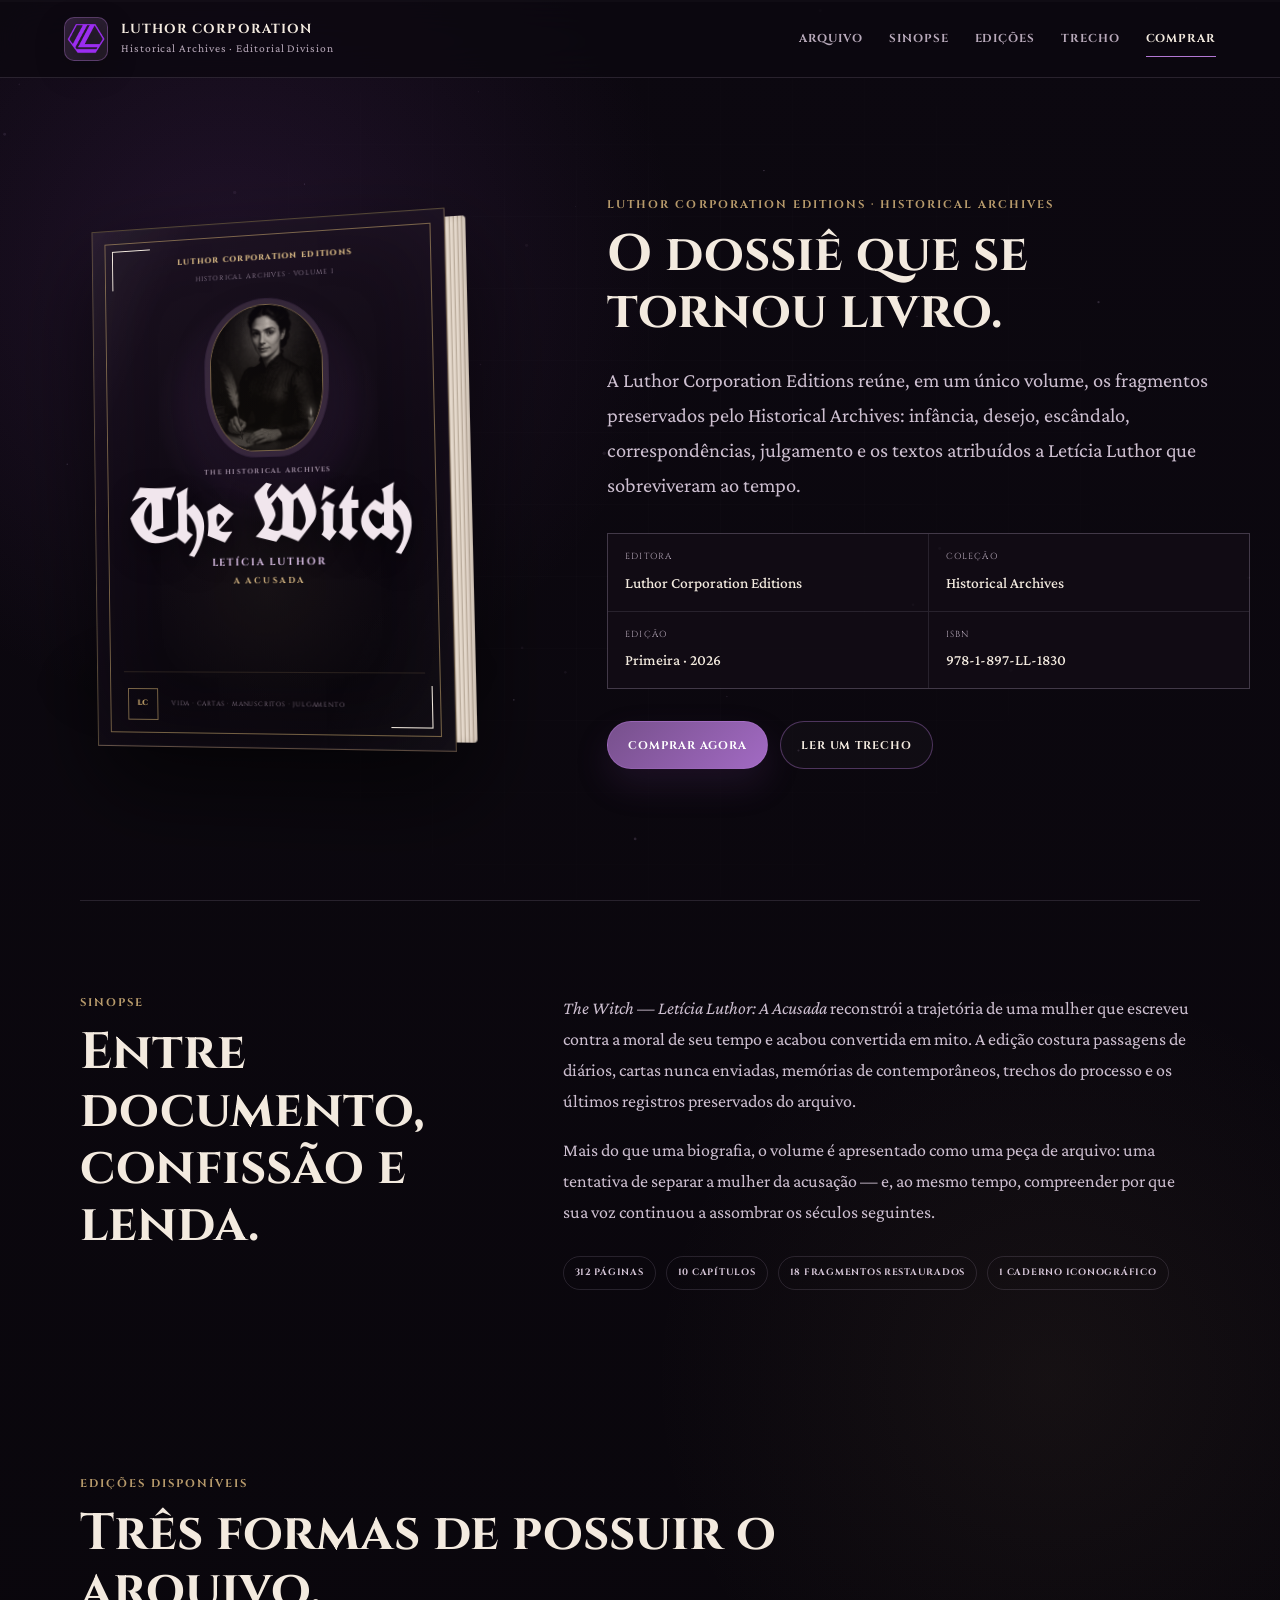
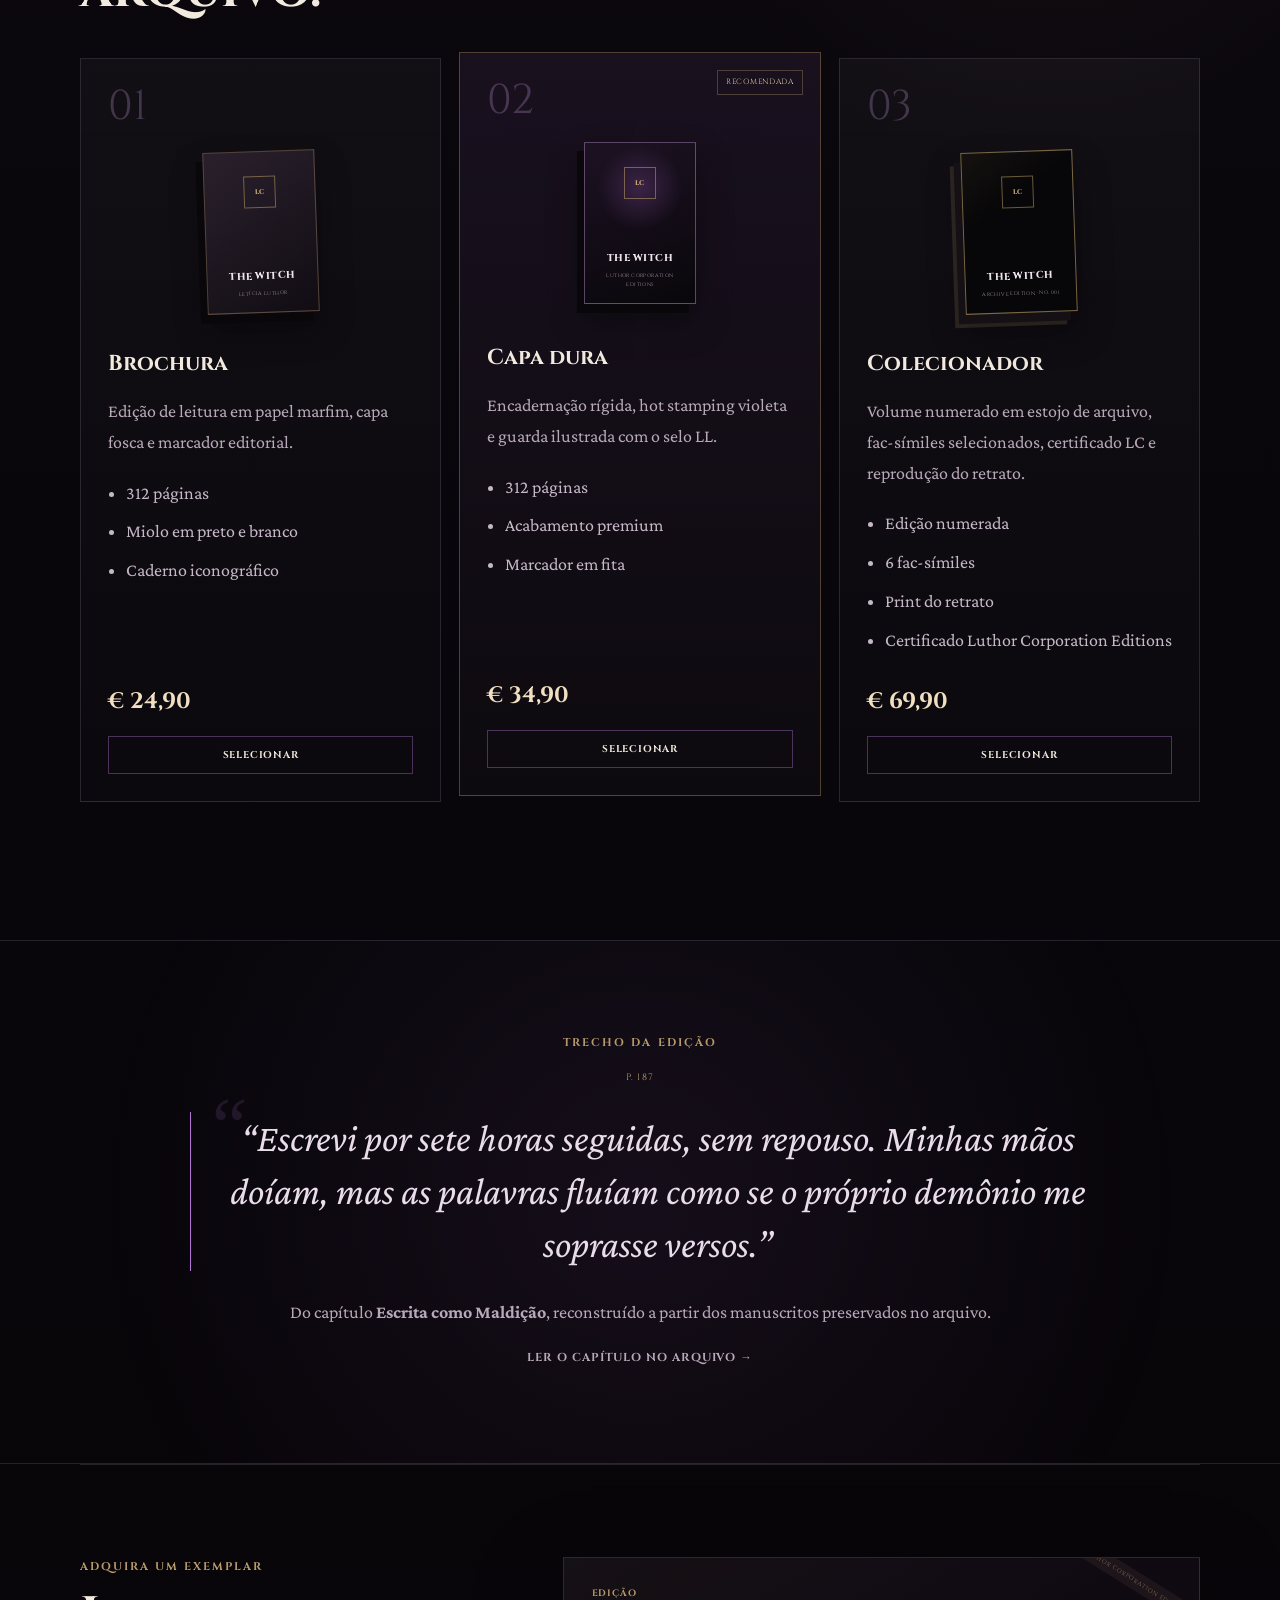
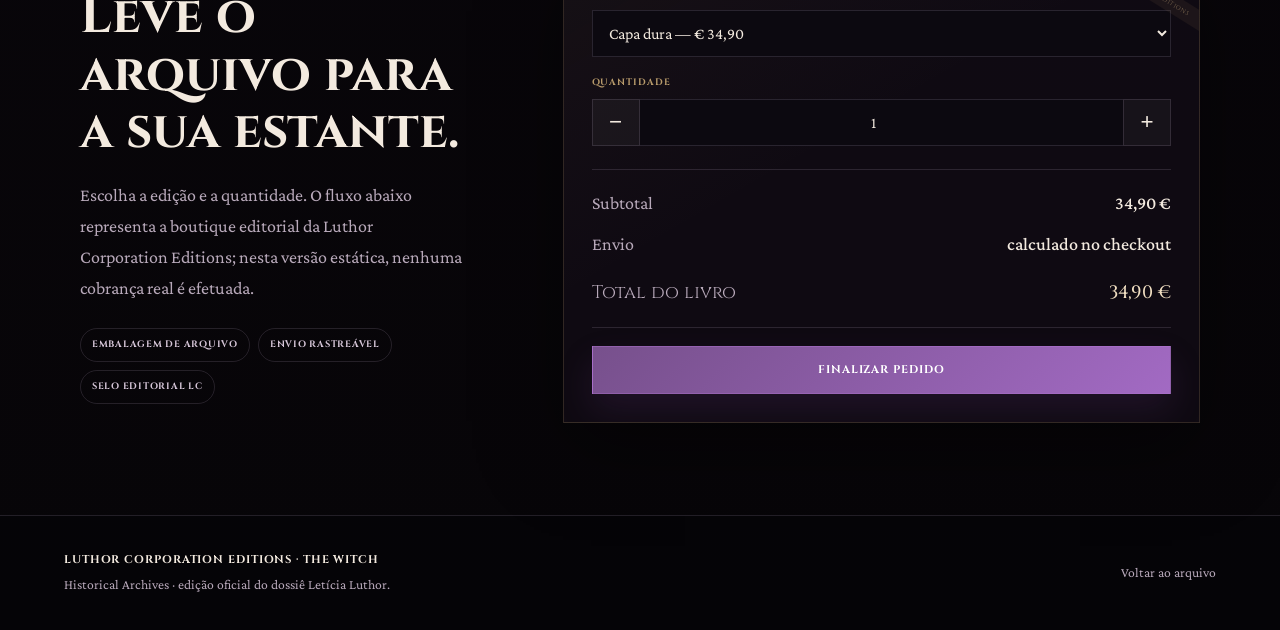
==== commit 780a13e3: "Change 'ISBN ficcional' to 'ISBN'" ====
--- a/livro.html
+++ b/livro.html
@@ -77,7 +77,7 @@
           <div><span>Editora</span><strong>Luthor Corporation Editions</strong></div>
           <div><span>Coleção</span><strong>Historical Archives</strong></div>
           <div><span>Edição</span><strong>Primeira · 2026</strong></div>
-          <div><span>ISBN ficcional</span><strong>978-1-897-LL-1830</strong></div>
+          <div><span>ISBN</span><strong>978-1-897-LL-1830</strong></div>
         </div>
         <div class="hero-actions">
           <a class="button button-primary" href="#comprar">Comprar agora</a>
